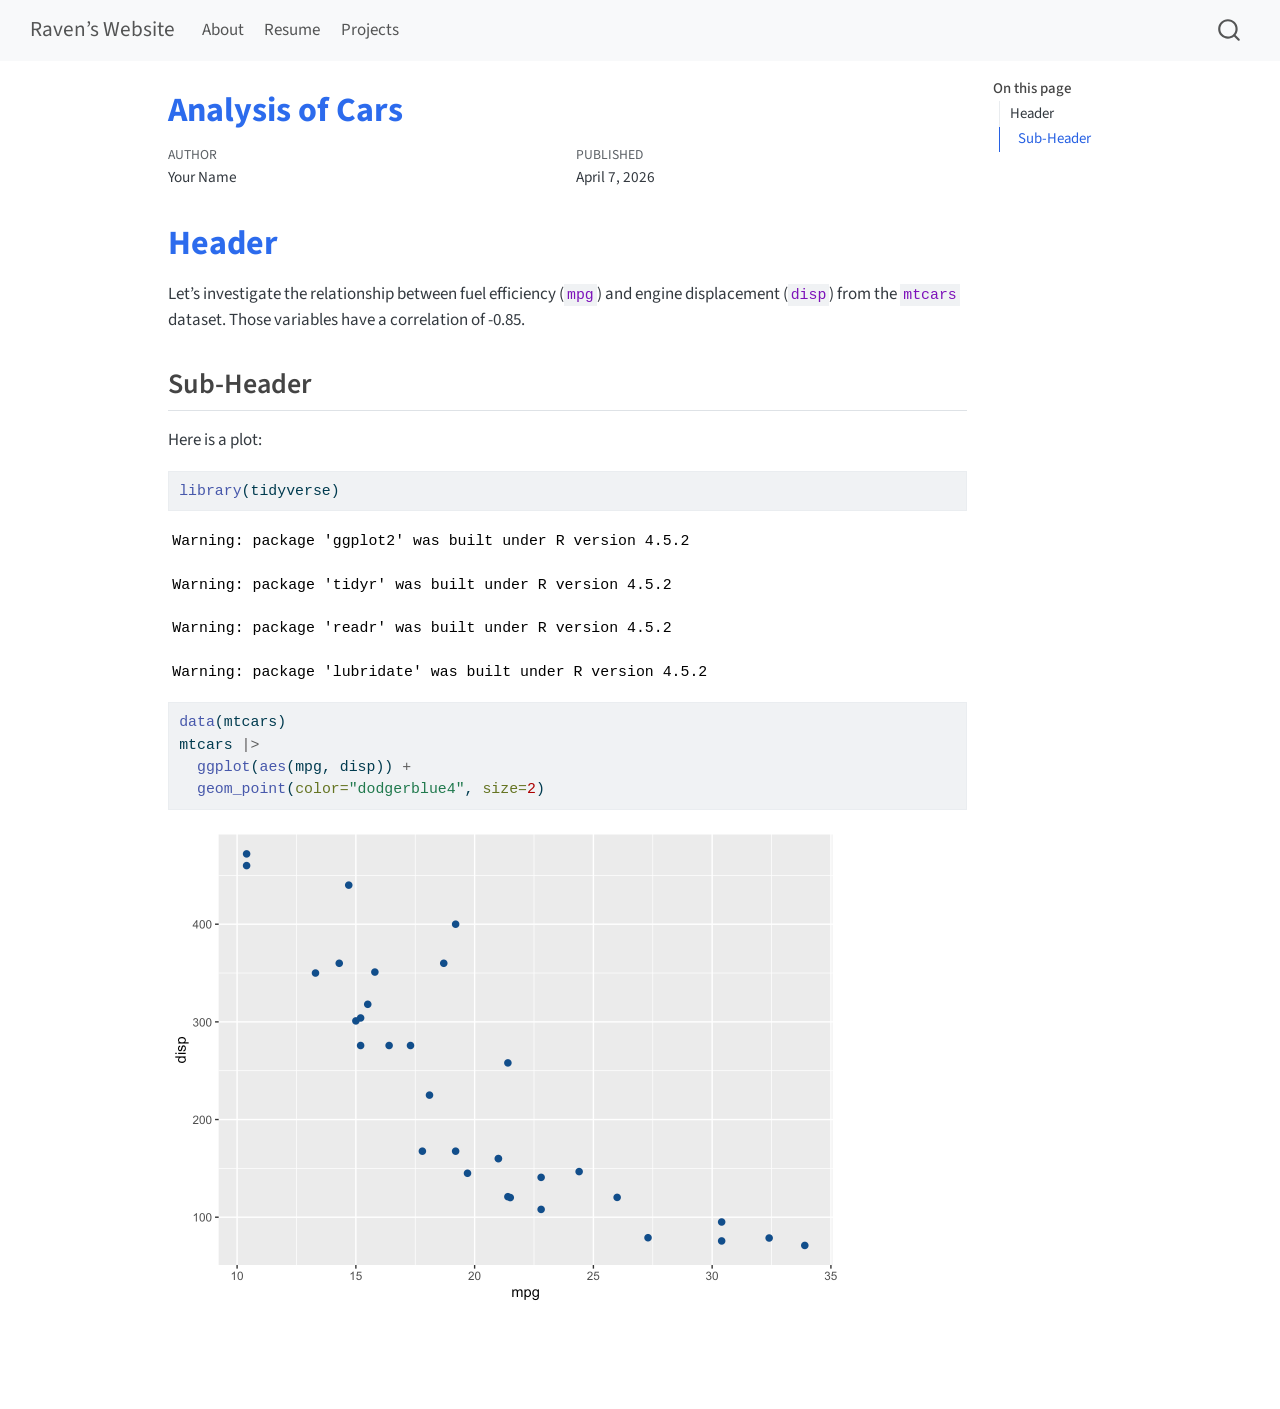
==== docs/projects/project1/index.html @ 1eaa1a31 "type a commit message in here" ====
<!DOCTYPE html>
<html xmlns="http://www.w3.org/1999/xhtml" lang="en" xml:lang="en"><head>

<meta charset="utf-8">
<meta name="generator" content="quarto-1.9.36">

<meta name="viewport" content="width=device-width, initial-scale=1.0, user-scalable=yes">

<meta name="author" content="Your Name">
<meta name="dcterms.date" content="2026-04-07">

<title>Analysis of Cars – Raven’s Website</title>
<style>
/* Default styles provided by pandoc.
** See https://pandoc.org/MANUAL.html#variables-for-html for config info.
*/
code{white-space: pre-wrap;}
span.smallcaps{font-variant: small-caps;}
div.columns{display: flex; gap: min(4vw, 1.5em);}
div.column{flex: auto; overflow-x: auto;}
div.hanging-indent{margin-left: 1.5em; text-indent: -1.5em;}
ul.task-list{list-style: none;}
ul.task-list li input[type="checkbox"] {
  width: 0.8em;
  margin: 0 0.8em 0.2em -1em; /* quarto-specific, see https://github.com/quarto-dev/quarto-cli/issues/4556 */ 
  vertical-align: middle;
}
/* CSS for syntax highlighting */
html { -webkit-text-size-adjust: 100%; }
pre > code.sourceCode { white-space: pre; position: relative; }
pre > code.sourceCode > span { display: inline-block; line-height: 1.25; }
pre > code.sourceCode > span:empty { height: 1.2em; }
.sourceCode { overflow: visible; }
code.sourceCode > span { color: inherit; text-decoration: inherit; }
div.sourceCode { margin: 1em 0; }
pre.sourceCode { margin: 0; }
@media screen {
div.sourceCode { overflow: auto; }
}
@media print {
pre > code.sourceCode { white-space: pre-wrap; }
pre > code.sourceCode > span { text-indent: -5em; padding-left: 5em; }
}
pre.numberSource code
  { counter-reset: source-line 0; }
pre.numberSource code > span
  { position: relative; left: -4em; counter-increment: source-line; }
pre.numberSource code > span > a:first-child::before
  { content: counter(source-line);
    position: relative; left: -1em; text-align: right; vertical-align: baseline;
    border: none; display: inline-block;
    -webkit-touch-callout: none; -webkit-user-select: none;
    -khtml-user-select: none; -moz-user-select: none;
    -ms-user-select: none; user-select: none;
    padding: 0 4px; width: 4em;
  }
pre.numberSource { margin-left: 3em;  padding-left: 4px; }
div.sourceCode
  {   }
@media screen {
pre > code.sourceCode > span > a:first-child::before { text-decoration: underline; }
}
</style>


<script src="../../site_libs/quarto-nav/quarto-nav.js"></script>
<script src="../../site_libs/quarto-nav/headroom.min.js"></script>
<script src="../../site_libs/clipboard/clipboard.min.js"></script>
<script src="../../site_libs/quarto-search/autocomplete.umd.js"></script>
<script src="../../site_libs/quarto-search/fuse.min.js"></script>
<script src="../../site_libs/quarto-search/quarto-search.js"></script>
<meta name="quarto:offset" content="../../">
<script src="../../site_libs/quarto-html/quarto.js" type="module"></script>
<script src="../../site_libs/quarto-html/tabsets/tabsets.js" type="module"></script>
<script src="../../site_libs/quarto-html/popper.min.js"></script>
<script src="../../site_libs/quarto-html/tippy.umd.min.js"></script>
<script src="../../site_libs/quarto-html/anchor.min.js"></script>
<link href="../../site_libs/quarto-html/tippy.css" rel="stylesheet">
<link href="../../site_libs/quarto-html/quarto-syntax-highlighting-845c23b38eaddc0f92fda52bfe77a8c8.css" rel="stylesheet" id="quarto-text-highlighting-styles">
<script src="../../site_libs/bootstrap/bootstrap.min.js"></script>
<link href="../../site_libs/bootstrap/bootstrap-icons.css" rel="stylesheet">
<link href="../../site_libs/bootstrap/bootstrap-158031087360bce0ff56dc785ce39e06.min.css" rel="stylesheet" append-hash="true" id="quarto-bootstrap" data-mode="light">
<script id="quarto-search-options" type="application/json">{
  "location": "navbar",
  "copy-button": false,
  "collapse-after": 3,
  "panel-placement": "end",
  "type": "overlay",
  "limit": 50,
  "keyboard-shortcut": [
    "f",
    "/",
    "s"
  ],
  "show-item-context": false,
  "language": {
    "search-no-results-text": "No results",
    "search-matching-documents-text": "matching documents",
    "search-copy-link-title": "Copy link to search",
    "search-hide-matches-text": "Hide additional matches",
    "search-more-match-text": "more match in this document",
    "search-more-matches-text": "more matches in this document",
    "search-clear-button-title": "Clear",
    "search-text-placeholder": "",
    "search-detached-cancel-button-title": "Cancel",
    "search-submit-button-title": "Submit",
    "search-label": "Search"
  }
}</script>


<link rel="stylesheet" href="../../styles.css">
</head>

<body class="nav-fixed quarto-light">

<div id="quarto-search-results"></div>
  <header id="quarto-header" class="headroom fixed-top">
    <nav class="navbar navbar-expand-lg " data-bs-theme="dark">
      <div class="navbar-container container-fluid">
      <div class="navbar-brand-container mx-auto">
    <a class="navbar-brand" href="../../index.html">
    <span class="navbar-title">Raven’s Website</span>
    </a>
  </div>
            <div id="quarto-search" class="" title="Search"></div>
          <button class="navbar-toggler" type="button" data-bs-toggle="collapse" data-bs-target="#navbarCollapse" aria-controls="navbarCollapse" role="menu" aria-expanded="false" aria-label="Toggle navigation" onclick="if (window.quartoToggleHeadroom) { window.quartoToggleHeadroom(); }">
  <span class="navbar-toggler-icon"></span>
</button>
          <div class="collapse navbar-collapse" id="navbarCollapse">
            <ul class="navbar-nav navbar-nav-scroll me-auto">
  <li class="nav-item">
    <a class="nav-link" href="../../index.html"> 
<span class="menu-text">About</span></a>
  </li>  
  <li class="nav-item">
    <a class="nav-link" href="../../resume.html"> 
<span class="menu-text">Resume</span></a>
  </li>  
  <li class="nav-item">
    <a class="nav-link" href="../../projects.html"> 
<span class="menu-text">Projects</span></a>
  </li>  
</ul>
          </div> <!-- /navcollapse -->
            <div class="quarto-navbar-tools">
</div>
      </div> <!-- /container-fluid -->
    </nav>
</header>
<!-- content -->
<div id="quarto-content" class="quarto-container page-columns page-rows-contents page-layout-article page-navbar">
<!-- sidebar -->
<!-- margin-sidebar -->
    <div id="quarto-margin-sidebar" class="sidebar margin-sidebar">
        <nav id="TOC" role="doc-toc" class="toc-active">
    <h2 id="toc-title">On this page</h2>
   
  <ul>
  <li><a href="#header" id="toc-header" class="nav-link active" data-scroll-target="#header">Header</a>
  <ul class="collapse">
  <li><a href="#sub-header" id="toc-sub-header" class="nav-link" data-scroll-target="#sub-header">Sub-Header</a></li>
  </ul></li>
  </ul>
</nav>
    </div>
<!-- main -->
<main class="content" id="quarto-document-content">

<header id="title-block-header" class="quarto-title-block default">
<div class="quarto-title">
<h1 class="title">Analysis of Cars</h1>
</div>



<div class="quarto-title-meta">

    <div>
    <div class="quarto-title-meta-heading">Author</div>
    <div class="quarto-title-meta-contents">
             <p>Your Name </p>
          </div>
  </div>
    
    <div>
    <div class="quarto-title-meta-heading">Published</div>
    <div class="quarto-title-meta-contents">
      <p class="date">April 7, 2026</p>
    </div>
  </div>
  
    
  </div>
  


</header>


<section id="header" class="level1">
<h1>Header</h1>
<p>Let’s investigate the relationship between fuel efficiency (<code>mpg</code>) and engine displacement (<code>disp</code>) from the <code>mtcars</code> dataset. Those variables have a correlation of -0.85.</p>
<section id="sub-header" class="level2">
<h2 class="anchored" data-anchor-id="sub-header">Sub-Header</h2>
<p>Here is a plot:</p>
<div class="cell">
<div class="code-copy-outer-scaffold"><div class="sourceCode cell-code" id="cb1"><pre class="sourceCode r code-with-copy"><code class="sourceCode r"><span id="cb1-1"><a href="#cb1-1" aria-hidden="true" tabindex="-1"></a><span class="fu">library</span>(tidyverse)</span></code></pre></div><button title="Copy to Clipboard" class="code-copy-button"><i class="bi"></i></button></div>
<div class="cell-output cell-output-stderr">
<pre><code>Warning: package 'ggplot2' was built under R version 4.5.2</code></pre>
</div>
<div class="cell-output cell-output-stderr">
<pre><code>Warning: package 'tidyr' was built under R version 4.5.2</code></pre>
</div>
<div class="cell-output cell-output-stderr">
<pre><code>Warning: package 'readr' was built under R version 4.5.2</code></pre>
</div>
<div class="cell-output cell-output-stderr">
<pre><code>Warning: package 'lubridate' was built under R version 4.5.2</code></pre>
</div>
<div class="code-copy-outer-scaffold"><div class="sourceCode cell-code" id="cb6"><pre class="sourceCode r code-with-copy"><code class="sourceCode r"><span id="cb6-1"><a href="#cb6-1" aria-hidden="true" tabindex="-1"></a><span class="fu">data</span>(mtcars)</span>
<span id="cb6-2"><a href="#cb6-2" aria-hidden="true" tabindex="-1"></a>mtcars <span class="sc">|&gt;</span></span>
<span id="cb6-3"><a href="#cb6-3" aria-hidden="true" tabindex="-1"></a>  <span class="fu">ggplot</span>(<span class="fu">aes</span>(mpg, disp)) <span class="sc">+</span></span>
<span id="cb6-4"><a href="#cb6-4" aria-hidden="true" tabindex="-1"></a>  <span class="fu">geom_point</span>(<span class="at">color=</span><span class="st">"dodgerblue4"</span>, <span class="at">size=</span><span class="dv">2</span>)</span></code></pre></div><button title="Copy to Clipboard" class="code-copy-button"><i class="bi"></i></button></div>
<div class="cell-output-display">
<div>
<figure class="figure">
<p><img src="index_files/figure-html/unnamed-chunk-1-1.png" class="img-fluid figure-img" width="672"></p>
</figure>
</div>
</div>
</div>


</section>
</section>

</main> <!-- /main -->
<script id="quarto-html-after-body" type="application/javascript">
  window.document.addEventListener("DOMContentLoaded", function (event) {
    const icon = "";
    const anchorJS = new window.AnchorJS();
    anchorJS.options = {
      placement: 'right',
      icon: icon
    };
    anchorJS.add('.anchored');
    const isCodeAnnotation = (el) => {
      for (const clz of el.classList) {
        if (clz.startsWith('code-annotation-')) {                     
          return true;
        }
      }
      return false;
    }
    const onCopySuccess = function(e) {
      // button target
      const button = e.trigger;
      // don't keep focus
      button.blur();
      // flash "checked"
      button.classList.add('code-copy-button-checked');
      var currentTitle = button.getAttribute("title");
      button.setAttribute("title", "Copied!");
      let tooltip;
      if (window.bootstrap) {
        button.setAttribute("data-bs-toggle", "tooltip");
        button.setAttribute("data-bs-placement", "left");
        button.setAttribute("data-bs-title", "Copied!");
        tooltip = new bootstrap.Tooltip(button, 
          { trigger: "manual", 
            customClass: "code-copy-button-tooltip",
            offset: [0, -8]});
        tooltip.show();    
      }
      setTimeout(function() {
        if (tooltip) {
          tooltip.hide();
          button.removeAttribute("data-bs-title");
          button.removeAttribute("data-bs-toggle");
          button.removeAttribute("data-bs-placement");
        }
        button.setAttribute("title", currentTitle);
        button.classList.remove('code-copy-button-checked');
      }, 1000);
      // clear code selection
      e.clearSelection();
    }
    const getTextToCopy = function(trigger) {
      const outerScaffold = trigger.parentElement.cloneNode(true);
      const codeEl = outerScaffold.querySelector('code');
      for (const childEl of codeEl.children) {
        if (isCodeAnnotation(childEl)) {
          childEl.remove();
        }
      }
      return codeEl.innerText;
    }
    const clipboard = new window.ClipboardJS('.code-copy-button:not([data-in-quarto-modal])', {
      text: getTextToCopy
    });
    clipboard.on('success', onCopySuccess);
    if (window.document.getElementById('quarto-embedded-source-code-modal')) {
      const clipboardModal = new window.ClipboardJS('.code-copy-button[data-in-quarto-modal]', {
        text: getTextToCopy,
        container: window.document.getElementById('quarto-embedded-source-code-modal')
      });
      clipboardModal.on('success', onCopySuccess);
    }
      var localhostRegex = new RegExp(/^(?:http|https):\/\/localhost\:?[0-9]*\//);
      var mailtoRegex = new RegExp(/^mailto:/);
        var filterRegex = new RegExp('/' + window.location.host + '/');
      var isInternal = (href) => {
          return filterRegex.test(href) || localhostRegex.test(href) || mailtoRegex.test(href);
      }
      // Inspect non-navigation links and adorn them if external
     var links = window.document.querySelectorAll('a[href]:not(.nav-link):not(.navbar-brand):not(.toc-action):not(.sidebar-link):not(.sidebar-item-toggle):not(.pagination-link):not(.no-external):not([aria-hidden]):not(.dropdown-item):not(.quarto-navigation-tool):not(.about-link)');
      for (var i=0; i<links.length; i++) {
        const link = links[i];
        if (!isInternal(link.href)) {
          // undo the damage that might have been done by quarto-nav.js in the case of
          // links that we want to consider external
          if (link.dataset.originalHref !== undefined) {
            link.href = link.dataset.originalHref;
          }
        }
      }
    function tippyHover(el, contentFn, onTriggerFn, onUntriggerFn) {
      const config = {
        allowHTML: true,
        maxWidth: 500,
        delay: 100,
        arrow: false,
        appendTo: function(el) {
            return el.parentElement;
        },
        interactive: true,
        interactiveBorder: 10,
        theme: 'quarto',
        placement: 'bottom-start',
      };
      if (contentFn) {
        config.content = contentFn;
      }
      if (onTriggerFn) {
        config.onTrigger = onTriggerFn;
      }
      if (onUntriggerFn) {
        config.onUntrigger = onUntriggerFn;
      }
      window.tippy(el, config); 
    }
    const noterefs = window.document.querySelectorAll('a[role="doc-noteref"]');
    for (var i=0; i<noterefs.length; i++) {
      const ref = noterefs[i];
      tippyHover(ref, function() {
        // use id or data attribute instead here
        let href = ref.getAttribute('data-footnote-href') || ref.getAttribute('href');
        try { href = new URL(href).hash; } catch {}
        const id = href.replace(/^#\/?/, "");
        const note = window.document.getElementById(id);
        if (note) {
          return note.innerHTML;
        } else {
          return "";
        }
      });
    }
    const xrefs = window.document.querySelectorAll('a.quarto-xref');
    const processXRef = (id, note) => {
      // Strip column container classes
      const stripColumnClz = (el) => {
        el.classList.remove("page-full", "page-columns");
        if (el.children) {
          for (const child of el.children) {
            stripColumnClz(child);
          }
        }
      }
      stripColumnClz(note)
      if (id === null || id.startsWith('sec-')) {
        // Special case sections, only their first couple elements
        const container = document.createElement("div");
        if (note.children && note.children.length > 2) {
          container.appendChild(note.children[0].cloneNode(true));
          for (let i = 1; i < note.children.length; i++) {
            const child = note.children[i];
            if (child.tagName === "P" && child.innerText === "") {
              continue;
            } else {
              container.appendChild(child.cloneNode(true));
              break;
            }
          }
          if (window.Quarto?.typesetMath) {
            window.Quarto.typesetMath(container);
          }
          return container.innerHTML
        } else {
          if (window.Quarto?.typesetMath) {
            window.Quarto.typesetMath(note);
          }
          return note.innerHTML;
        }
      } else {
        // Remove any anchor links if they are present
        const anchorLink = note.querySelector('a.anchorjs-link');
        if (anchorLink) {
          anchorLink.remove();
        }
        if (window.Quarto?.typesetMath) {
          window.Quarto.typesetMath(note);
        }
        if (note.classList.contains("callout")) {
          return note.outerHTML;
        } else {
          return note.innerHTML;
        }
      }
    }
    for (var i=0; i<xrefs.length; i++) {
      const xref = xrefs[i];
      tippyHover(xref, undefined, function(instance) {
        instance.disable();
        let url = xref.getAttribute('href');
        let hash = undefined; 
        if (url.startsWith('#')) {
          hash = url;
        } else {
          try { hash = new URL(url).hash; } catch {}
        }
        if (hash) {
          const id = hash.replace(/^#\/?/, "");
          const note = window.document.getElementById(id);
          if (note !== null) {
            try {
              const html = processXRef(id, note.cloneNode(true));
              instance.setContent(html);
            } finally {
              instance.enable();
              instance.show();
            }
          } else {
            // See if we can fetch this
            fetch(url.split('#')[0])
            .then(res => res.text())
            .then(html => {
              const parser = new DOMParser();
              const htmlDoc = parser.parseFromString(html, "text/html");
              const note = htmlDoc.getElementById(id);
              if (note !== null) {
                const html = processXRef(id, note);
                instance.setContent(html);
              } 
            }).finally(() => {
              instance.enable();
              instance.show();
            });
          }
        } else {
          // See if we can fetch a full url (with no hash to target)
          // This is a special case and we should probably do some content thinning / targeting
          fetch(url)
          .then(res => res.text())
          .then(html => {
            const parser = new DOMParser();
            const htmlDoc = parser.parseFromString(html, "text/html");
            const note = htmlDoc.querySelector('main.content');
            if (note !== null) {
              // This should only happen for chapter cross references
              // (since there is no id in the URL)
              // remove the first header
              if (note.children.length > 0 && note.children[0].tagName === "HEADER") {
                note.children[0].remove();
              }
              const html = processXRef(null, note);
              instance.setContent(html);
            } 
          }).finally(() => {
            instance.enable();
            instance.show();
          });
        }
      }, function(instance) {
      });
    }
        let selectedAnnoteEl;
        const selectorForAnnotation = ( cell, annotation) => {
          let cellAttr = 'data-code-cell="' + cell + '"';
          let lineAttr = 'data-code-annotation="' +  annotation + '"';
          const selector = 'span[' + cellAttr + '][' + lineAttr + ']';
          return selector;
        }
        const selectCodeLines = (annoteEl) => {
          const doc = window.document;
          const targetCell = annoteEl.getAttribute("data-target-cell");
          const targetAnnotation = annoteEl.getAttribute("data-target-annotation");
          const annoteSpan = window.document.querySelector(selectorForAnnotation(targetCell, targetAnnotation));
          const lines = annoteSpan.getAttribute("data-code-lines").split(",");
          const lineIds = lines.map((line) => {
            return targetCell + "-" + line;
          })
          let top = null;
          let height = null;
          let parent = null;
          if (lineIds.length > 0) {
              //compute the position of the single el (top and bottom and make a div)
              const el = window.document.getElementById(lineIds[0]);
              top = el.offsetTop;
              height = el.offsetHeight;
              parent = el.parentElement.parentElement;
            if (lineIds.length > 1) {
              const lastEl = window.document.getElementById(lineIds[lineIds.length - 1]);
              const bottom = lastEl.offsetTop + lastEl.offsetHeight;
              height = bottom - top;
            }
            if (top !== null && height !== null && parent !== null) {
              // cook up a div (if necessary) and position it 
              let div = window.document.getElementById("code-annotation-line-highlight");
              if (div === null) {
                div = window.document.createElement("div");
                div.setAttribute("id", "code-annotation-line-highlight");
                div.style.position = 'absolute';
                parent.appendChild(div);
              }
              div.style.top = top - 2 + "px";
              div.style.height = height + 4 + "px";
              div.style.left = 0;
              let gutterDiv = window.document.getElementById("code-annotation-line-highlight-gutter");
              if (gutterDiv === null) {
                gutterDiv = window.document.createElement("div");
                gutterDiv.setAttribute("id", "code-annotation-line-highlight-gutter");
                gutterDiv.style.position = 'absolute';
                const codeCell = window.document.getElementById(targetCell);
                const gutter = codeCell.querySelector('.code-annotation-gutter');
                gutter.appendChild(gutterDiv);
              }
              gutterDiv.style.top = top - 2 + "px";
              gutterDiv.style.height = height + 4 + "px";
            }
            selectedAnnoteEl = annoteEl;
          }
        };
        const unselectCodeLines = () => {
          const elementsIds = ["code-annotation-line-highlight", "code-annotation-line-highlight-gutter"];
          elementsIds.forEach((elId) => {
            const div = window.document.getElementById(elId);
            if (div) {
              div.remove();
            }
          });
          selectedAnnoteEl = undefined;
        };
          // Handle positioning of the toggle
      window.addEventListener(
        "resize",
        throttle(() => {
          elRect = undefined;
          if (selectedAnnoteEl) {
            selectCodeLines(selectedAnnoteEl);
          }
        }, 10)
      );
      function throttle(fn, ms) {
      let throttle = false;
      let timer;
        return (...args) => {
          if(!throttle) { // first call gets through
              fn.apply(this, args);
              throttle = true;
          } else { // all the others get throttled
              if(timer) clearTimeout(timer); // cancel #2
              timer = setTimeout(() => {
                fn.apply(this, args);
                timer = throttle = false;
              }, ms);
          }
        };
      }
        // Attach click handler to the DT
        const annoteDls = window.document.querySelectorAll('dt[data-target-cell]');
        for (const annoteDlNode of annoteDls) {
          annoteDlNode.addEventListener('click', (event) => {
            const clickedEl = event.target;
            if (clickedEl !== selectedAnnoteEl) {
              unselectCodeLines();
              const activeEl = window.document.querySelector('dt[data-target-cell].code-annotation-active');
              if (activeEl) {
                activeEl.classList.remove('code-annotation-active');
              }
              selectCodeLines(clickedEl);
              clickedEl.classList.add('code-annotation-active');
            } else {
              // Unselect the line
              unselectCodeLines();
              clickedEl.classList.remove('code-annotation-active');
            }
          });
        }
    const findCites = (el) => {
      const parentEl = el.parentElement;
      if (parentEl) {
        const cites = parentEl.dataset.cites;
        if (cites) {
          return {
            el,
            cites: cites.split(' ')
          };
        } else {
          return findCites(el.parentElement)
        }
      } else {
        return undefined;
      }
    };
    var bibliorefs = window.document.querySelectorAll('a[role="doc-biblioref"]');
    for (var i=0; i<bibliorefs.length; i++) {
      const ref = bibliorefs[i];
      const citeInfo = findCites(ref);
      if (citeInfo) {
        tippyHover(citeInfo.el, function() {
          var popup = window.document.createElement('div');
          citeInfo.cites.forEach(function(cite) {
            var citeDiv = window.document.createElement('div');
            citeDiv.classList.add('hanging-indent');
            citeDiv.classList.add('csl-entry');
            var biblioDiv = window.document.getElementById('ref-' + cite);
            if (biblioDiv) {
              citeDiv.innerHTML = biblioDiv.innerHTML;
            }
            popup.appendChild(citeDiv);
          });
          return popup.innerHTML;
        });
      }
    }
  });
  </script>
</div> <!-- /content -->




</body></html>
---- docs/site_libs/quarto-html/tippy.css ----
.tippy-box[data-animation=fade][data-state=hidden]{opacity:0}[data-tippy-root]{max-width:calc(100vw - 10px)}.tippy-box{position:relative;background-color:#333;color:#fff;border-radius:4px;font-size:14px;line-height:1.4;white-space:normal;outline:0;transition-property:transform,visibility,opacity}.tippy-box[data-placement^=top]>.tippy-arrow{bottom:0}.tippy-box[data-placement^=top]>.tippy-arrow:before{bottom:-7px;left:0;border-width:8px 8px 0;border-top-color:initial;transform-origin:center top}.tippy-box[data-placement^=bottom]>.tippy-arrow{top:0}.tippy-box[data-placement^=bottom]>.tippy-arrow:before{top:-7px;left:0;border-width:0 8px 8px;border-bottom-color:initial;transform-origin:center bottom}.tippy-box[data-placement^=left]>.tippy-arrow{right:0}.tippy-box[data-placement^=left]>.tippy-arrow:before{border-width:8px 0 8px 8px;border-left-color:initial;right:-7px;transform-origin:center left}.tippy-box[data-placement^=right]>.tippy-arrow{left:0}.tippy-box[data-placement^=right]>.tippy-arrow:before{left:-7px;border-width:8px 8px 8px 0;border-right-color:initial;transform-origin:center right}.tippy-box[data-inertia][data-state=visible]{transition-timing-function:cubic-bezier(.54,1.5,.38,1.11)}.tippy-arrow{width:16px;height:16px;color:#333}.tippy-arrow:before{content:"";position:absolute;border-color:transparent;border-style:solid}.tippy-content{position:relative;padding:5px 9px;z-index:1}
---- docs/site_libs/quarto-html/quarto-syntax-highlighting-845c23b38eaddc0f92fda52bfe77a8c8.css ----
/* quarto syntax highlight colors */
:root {
  --quarto-hl-ot-color: #003B4F;
  --quarto-hl-at-color: #657422;
  --quarto-hl-ss-color: #20794D;
  --quarto-hl-an-color: #5E5E5E;
  --quarto-hl-fu-color: #4758AB;
  --quarto-hl-st-color: #20794D;
  --quarto-hl-cf-color: #003B4F;
  --quarto-hl-op-color: #5E5E5E;
  --quarto-hl-er-color: #AD0000;
  --quarto-hl-bn-color: #AD0000;
  --quarto-hl-al-color: #AD0000;
  --quarto-hl-va-color: #111111;
  --quarto-hl-bu-color: inherit;
  --quarto-hl-ex-color: inherit;
  --quarto-hl-pp-color: #AD0000;
  --quarto-hl-in-color: #5E5E5E;
  --quarto-hl-vs-color: #20794D;
  --quarto-hl-wa-color: #5E5E5E;
  --quarto-hl-do-color: #5E5E5E;
  --quarto-hl-im-color: #00769E;
  --quarto-hl-ch-color: #20794D;
  --quarto-hl-dt-color: #AD0000;
  --quarto-hl-fl-color: #AD0000;
  --quarto-hl-co-color: #5E5E5E;
  --quarto-hl-cv-color: #5E5E5E;
  --quarto-hl-cn-color: #8f5902;
  --quarto-hl-sc-color: #5E5E5E;
  --quarto-hl-dv-color: #AD0000;
  --quarto-hl-kw-color: #003B4F;
}

/* other quarto variables */
:root {
  --quarto-font-monospace: SFMono-Regular, Menlo, Monaco, Consolas, "Liberation Mono", "Courier New", monospace;
}

/* syntax highlight based on Pandoc's rules */
pre > code.sourceCode > span {
  color: #003B4F;
}

code.sourceCode > span {
  color: #003B4F;
}

div.sourceCode,
div.sourceCode pre.sourceCode {
  color: #003B4F;
}

/* Normal */
code span {
  color: #003B4F;
}

/* Alert */
code span.al {
  color: #AD0000;
  font-style: inherit;
}

/* Annotation */
code span.an {
  color: #5E5E5E;
  font-style: inherit;
}

/* Attribute */
code span.at {
  color: #657422;
  font-style: inherit;
}

/* BaseN */
code span.bn {
  color: #AD0000;
  font-style: inherit;
}

/* BuiltIn */
code span.bu {
  font-style: inherit;
}

/* ControlFlow */
code span.cf {
  color: #003B4F;
  font-weight: bold;
  font-style: inherit;
}

/* Char */
code span.ch {
  color: #20794D;
  font-style: inherit;
}

/* Constant */
code span.cn {
  color: #8f5902;
  font-style: inherit;
}

/* Comment */
code span.co {
  color: #5E5E5E;
  font-style: inherit;
}

/* CommentVar */
code span.cv {
  color: #5E5E5E;
  font-style: italic;
}

/* Documentation */
code span.do {
  color: #5E5E5E;
  font-style: italic;
}

/* DataType */
code span.dt {
  color: #AD0000;
  font-style: inherit;
}

/* DecVal */
code span.dv {
  color: #AD0000;
  font-style: inherit;
}

/* Error */
code span.er {
  color: #AD0000;
  font-style: inherit;
}

/* Extension */
code span.ex {
  font-style: inherit;
}

/* Float */
code span.fl {
  color: #AD0000;
  font-style: inherit;
}

/* Function */
code span.fu {
  color: #4758AB;
  font-style: inherit;
}

/* Import */
code span.im {
  color: #00769E;
  font-style: inherit;
}

/* Information */
code span.in {
  color: #5E5E5E;
  font-style: inherit;
}

/* Keyword */
code span.kw {
  color: #003B4F;
  font-weight: bold;
  font-style: inherit;
}

/* Operator */
code span.op {
  color: #5E5E5E;
  font-style: inherit;
}

/* Other */
code span.ot {
  color: #003B4F;
  font-style: inherit;
}

/* Preprocessor */
code span.pp {
  color: #AD0000;
  font-style: inherit;
}

/* SpecialChar */
code span.sc {
  color: #5E5E5E;
  font-style: inherit;
}

/* SpecialString */
code span.ss {
  color: #20794D;
  font-style: inherit;
}

/* String */
code span.st {
  color: #20794D;
  font-style: inherit;
}

/* Variable */
code span.va {
  color: #111111;
  font-style: inherit;
}

/* VerbatimString */
code span.vs {
  color: #20794D;
  font-style: inherit;
}

/* Warning */
code span.wa {
  color: #5E5E5E;
  font-style: italic;
}

.prevent-inlining {
  content: "</";
}

/*# sourceMappingURL=ac89f0bb514bba72461919f78549e31c.css.map */
---- docs/styles.css ----
h1 {
  color: #2c6bed;
  font-weight: 700;
}

h2 {
  color: #444;
  margin-top: 2rem;
}

h3 {
  color: #222;
  margin-top: 1.25rem;
}

main.content {
  max-width: 900px;
}

em {
  color: #666;
  font-style: italic;
}
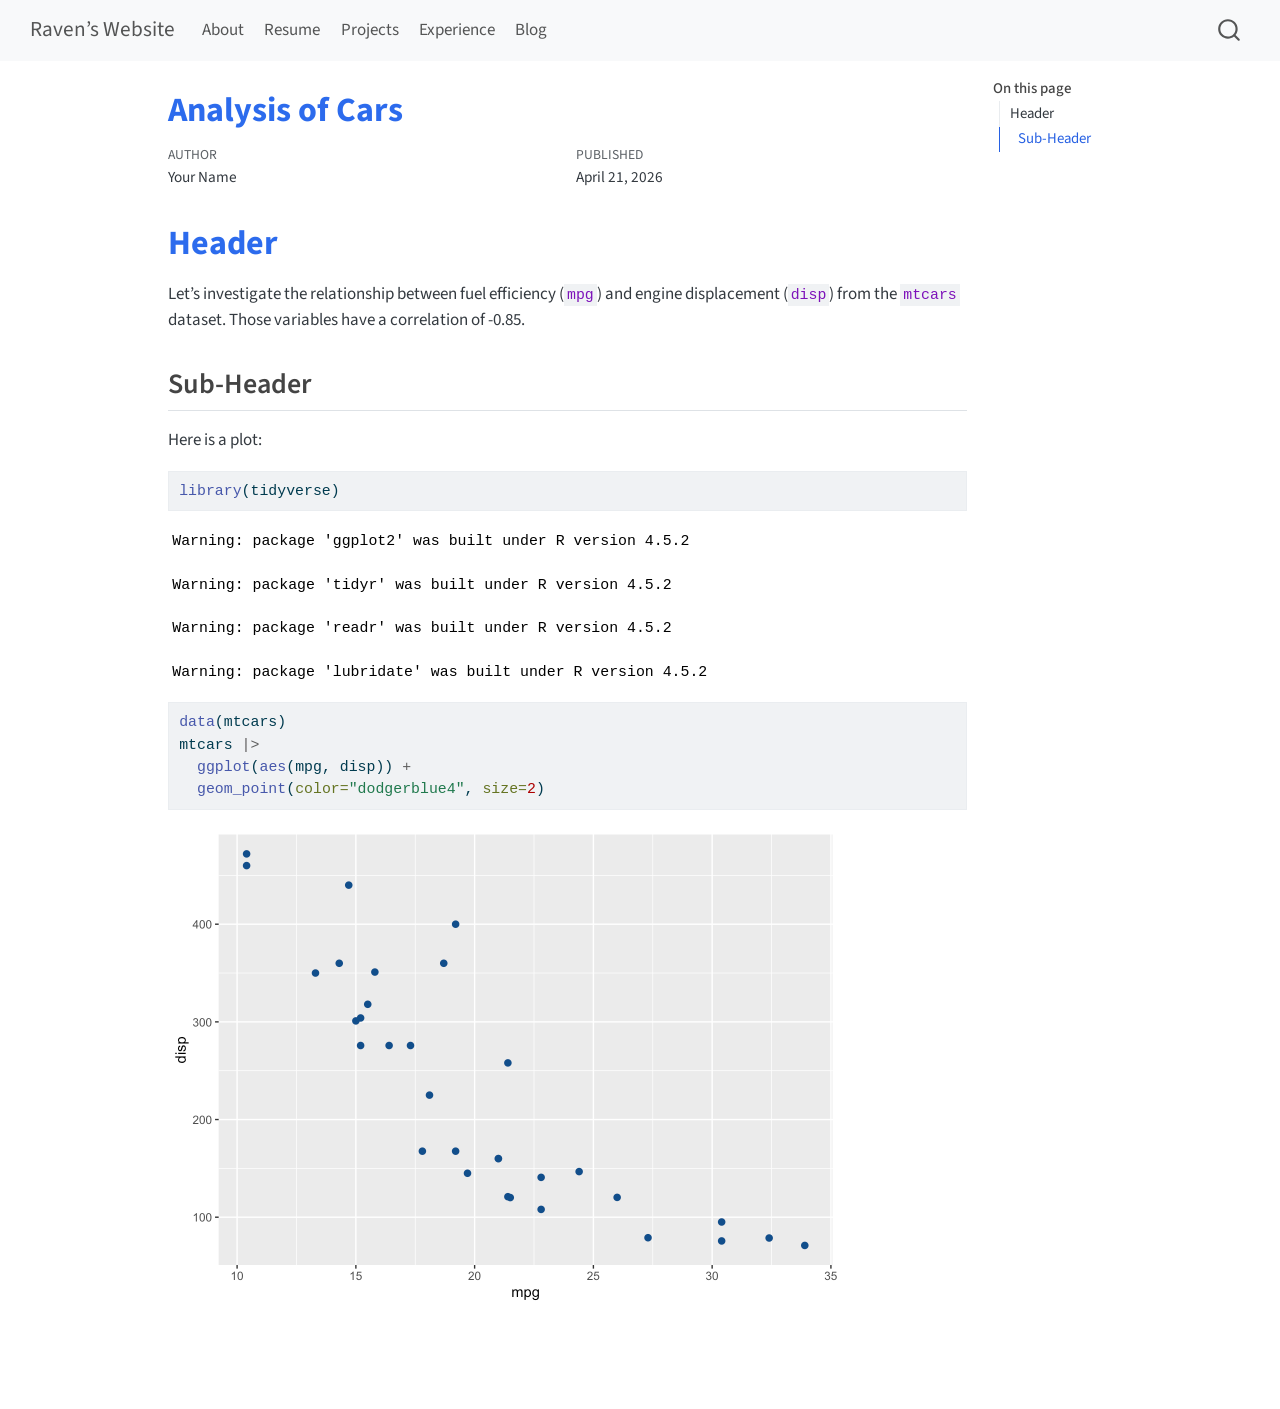
==== commit a2bc156b: "Apr21-2" ====
--- a/docs/projects/project1/index.html
+++ b/docs/projects/project1/index.html
@@ -7,7 +7,7 @@
 <meta name="viewport" content="width=device-width, initial-scale=1.0, user-scalable=yes">
 
 <meta name="author" content="Your Name">
-<meta name="dcterms.date" content="2026-04-07">
+<meta name="dcterms.date" content="2026-04-21">
 
 <title>Analysis of Cars – Raven’s Website</title>
 <style>
@@ -141,6 +141,14 @@
     <a class="nav-link" href="../../projects.html"> 
 <span class="menu-text">Projects</span></a>
   </li>  
+  <li class="nav-item">
+    <a class="nav-link" href="../../experience.html"> 
+<span class="menu-text">Experience</span></a>
+  </li>  
+  <li class="nav-item">
+    <a class="nav-link" href="../../blog.html"> 
+<span class="menu-text">Blog</span></a>
+  </li>  
 </ul>
           </div> <!-- /navcollapse -->
             <div class="quarto-navbar-tools">
@@ -186,7 +194,7 @@
     <div>
     <div class="quarto-title-meta-heading">Published</div>
     <div class="quarto-title-meta-contents">
-      <p class="date">April 7, 2026</p>
+      <p class="date">April 21, 2026</p>
     </div>
   </div>
   
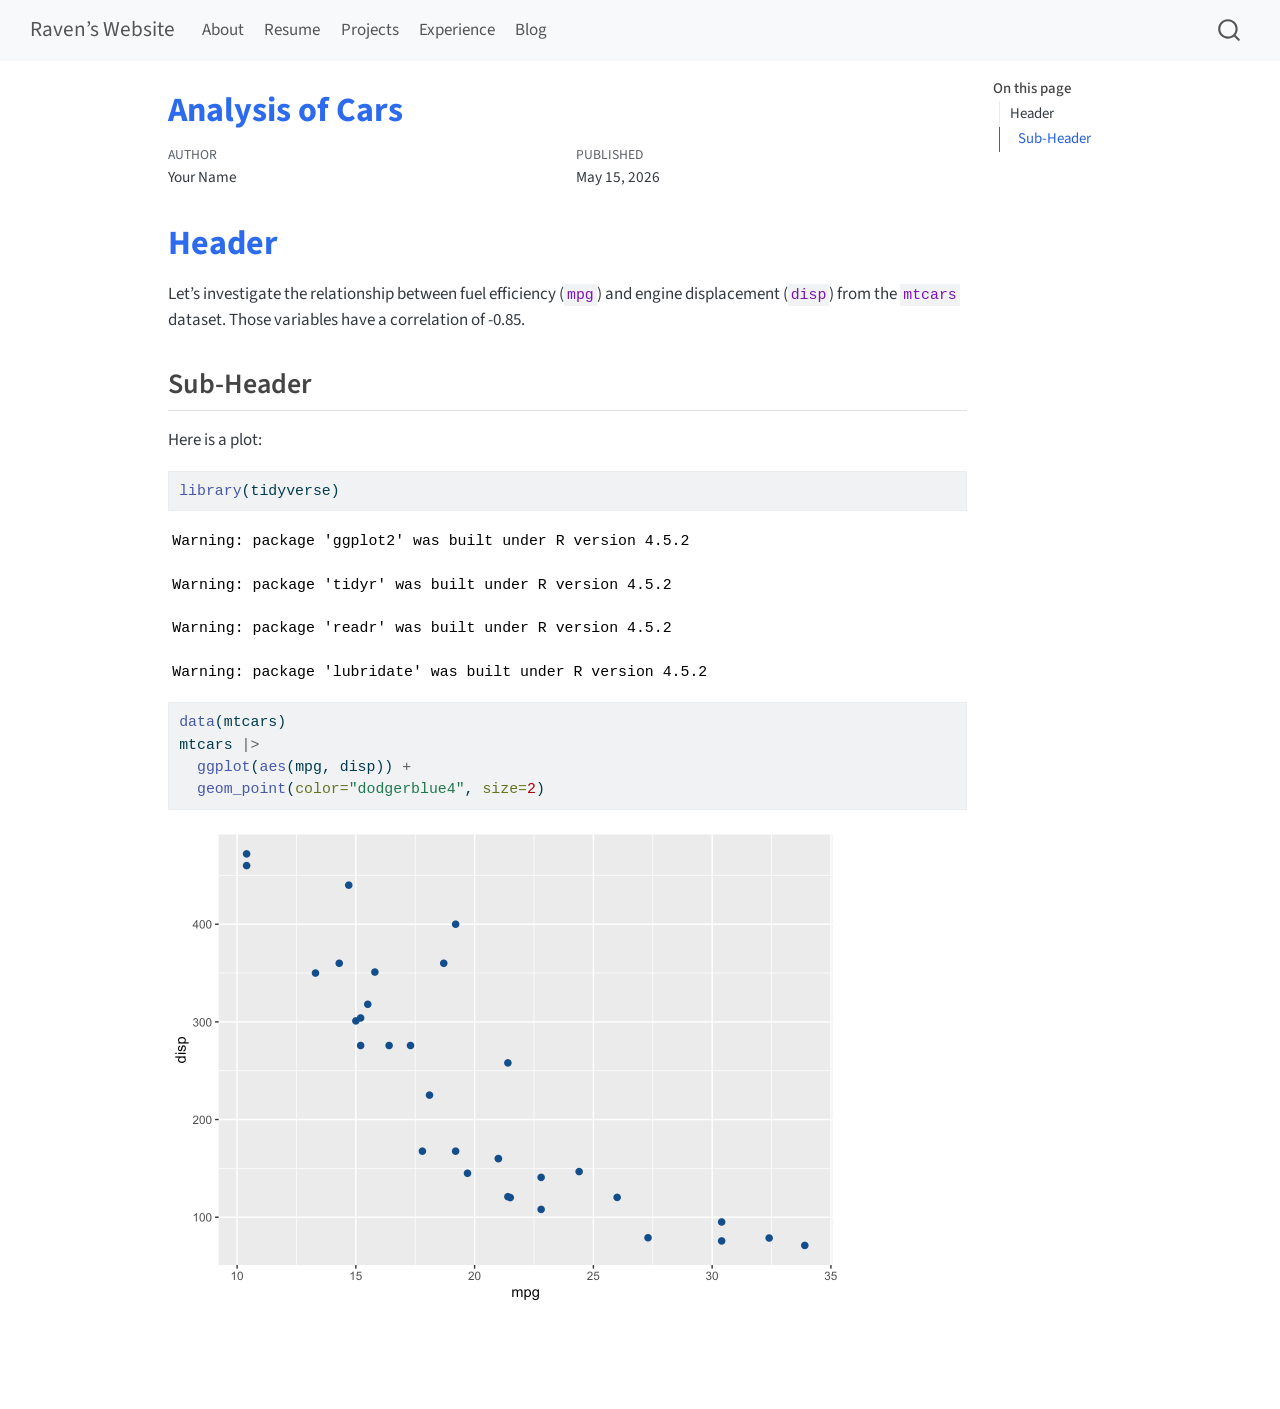
==== commit f0fe65bb: "May15_3" ====
--- a/docs/projects/project1/index.html
+++ b/docs/projects/project1/index.html
@@ -7,7 +7,7 @@
 <meta name="viewport" content="width=device-width, initial-scale=1.0, user-scalable=yes">
 
 <meta name="author" content="Your Name">
-<meta name="dcterms.date" content="2026-04-21">
+<meta name="dcterms.date" content="2026-05-15">
 
 <title>Analysis of Cars – Raven’s Website</title>
 <style>
@@ -194,7 +194,7 @@
     <div>
     <div class="quarto-title-meta-heading">Published</div>
     <div class="quarto-title-meta-contents">
-      <p class="date">April 21, 2026</p>
+      <p class="date">May 15, 2026</p>
     </div>
   </div>
   
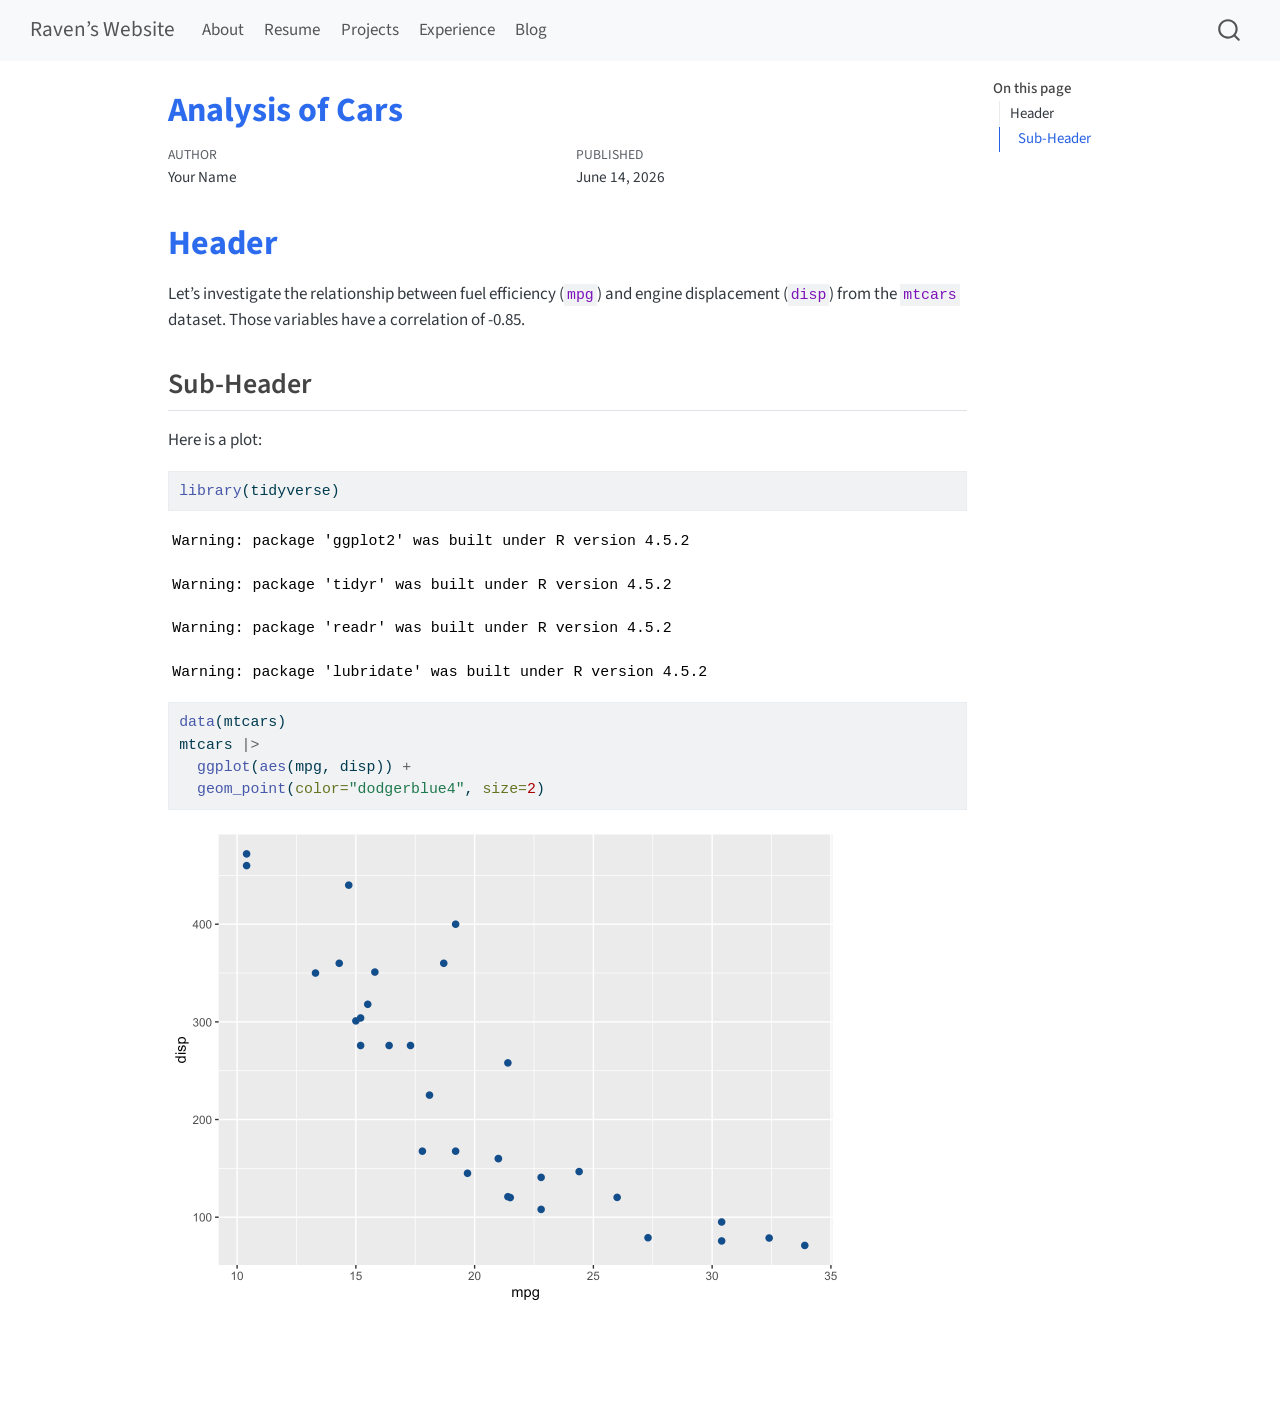
==== commit a2c6d327: "Jun14" ====
--- a/docs/projects/project1/index.html
+++ b/docs/projects/project1/index.html
@@ -7,7 +7,7 @@
 <meta name="viewport" content="width=device-width, initial-scale=1.0, user-scalable=yes">
 
 <meta name="author" content="Your Name">
-<meta name="dcterms.date" content="2026-05-15">
+<meta name="dcterms.date" content="2026-06-14">
 
 <title>Analysis of Cars – Raven’s Website</title>
 <style>
@@ -194,7 +194,7 @@
     <div>
     <div class="quarto-title-meta-heading">Published</div>
     <div class="quarto-title-meta-contents">
-      <p class="date">May 15, 2026</p>
+      <p class="date">June 14, 2026</p>
     </div>
   </div>
   
